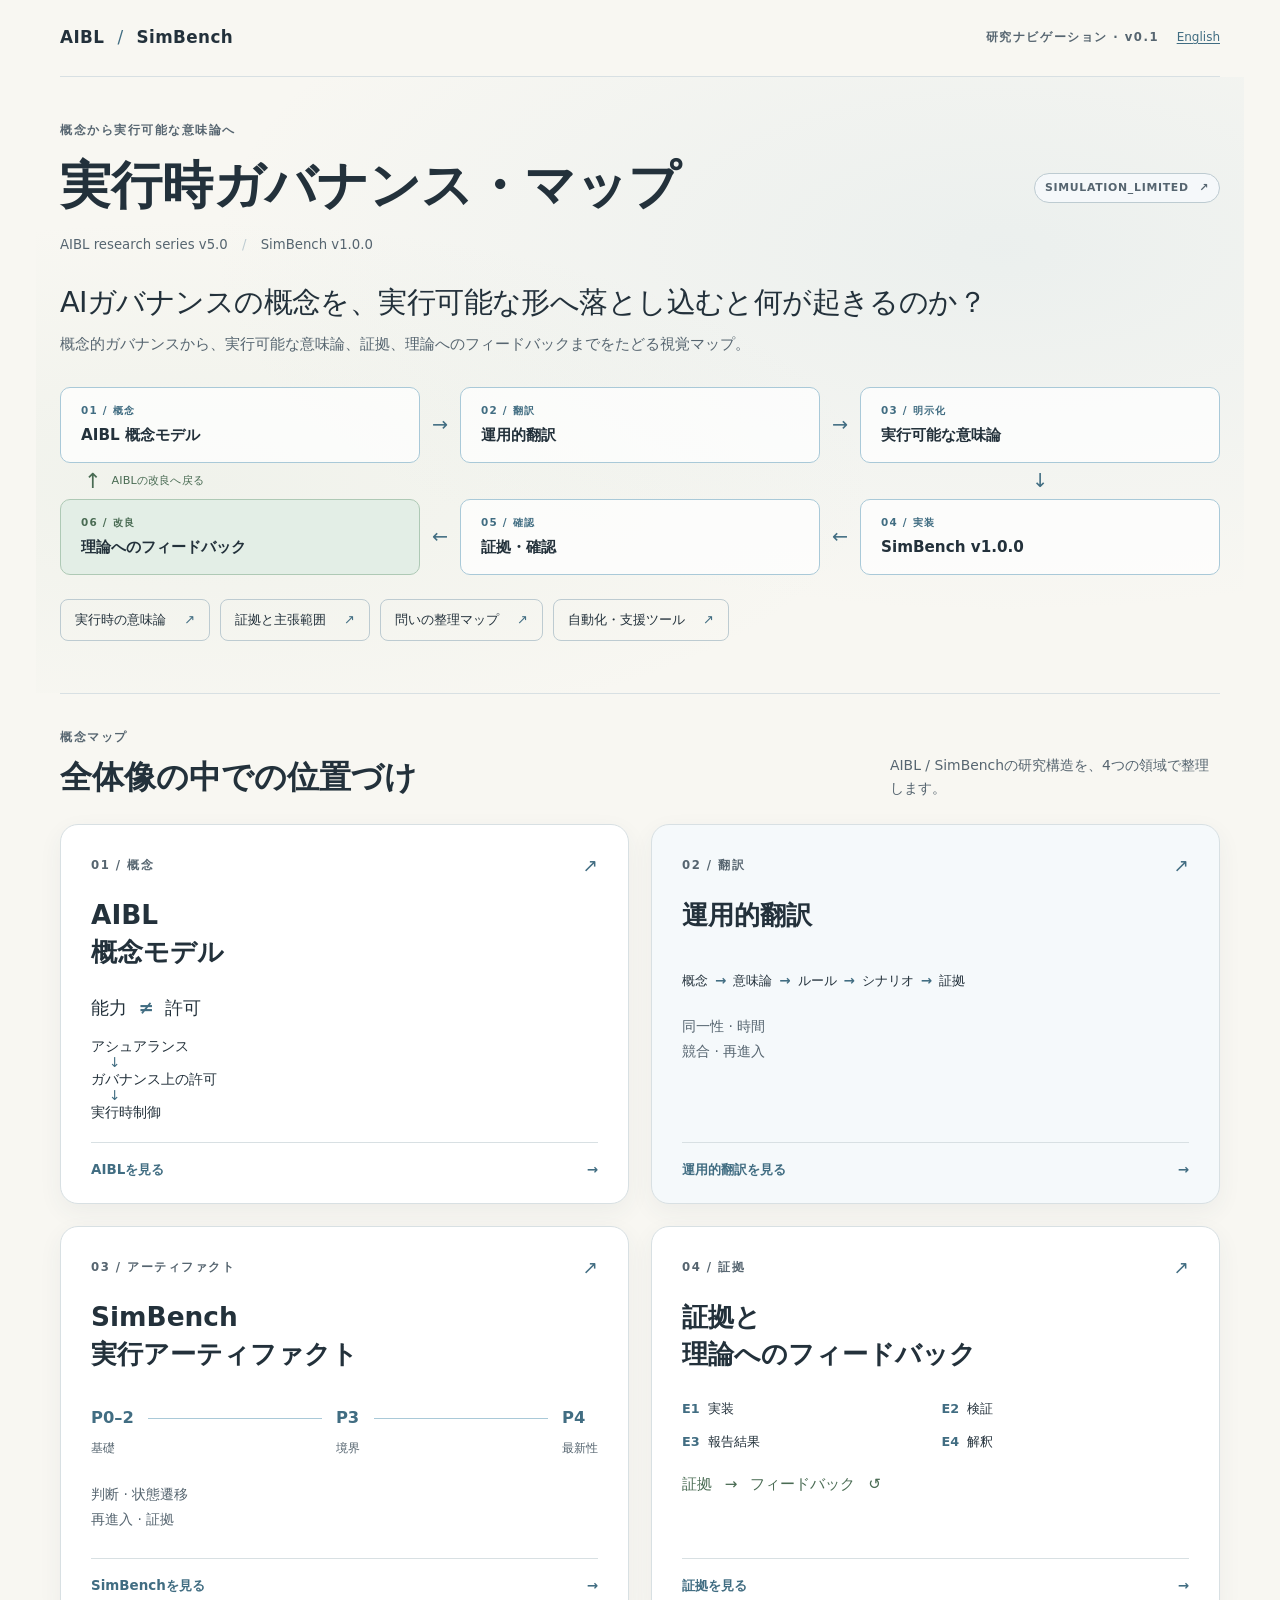
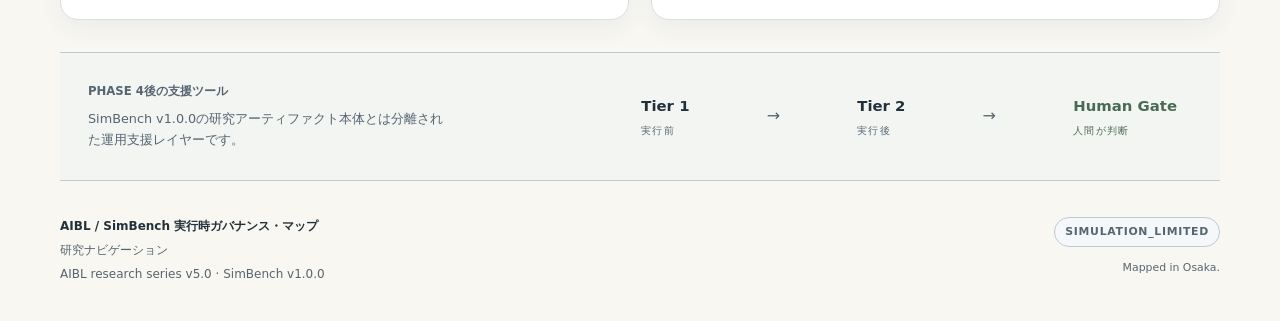
==== ja/index.html @ 4ac59de2 "feat: add Japanese companion for governance map" ====
<!doctype html>
<html lang="ja">
<head>
  <meta charset="utf-8">
  <meta name="viewport" content="width=device-width, initial-scale=1">
  <meta name="description" content="AIBLの概念的ガバナンスから、SimBenchの実行可能な意味論、証拠、理論へのフィードバックまでをたどる視覚マップ。">
  <title>AIBL / SimBench — 実行時ガバナンス・マップ</title>
  <link rel="stylesheet" href="../styles.css">
  <script src="content.js" defer></script>
  <script src="../app.js" defer></script>
</head>
<body>
  <div id="map-page">
    <a class="skip-link" href="#where">概念マップへ移動</a>
    <header class="masthead wrap">
      <a class="wordmark" href="#research-loop">AIBL <span>/</span> SimBench</a>
      <span class="masthead-note">研究ナビゲーション · v0.1 <a class="language-link" href="../index.html" lang="en" hreflang="en">English</a></span>
    </header>

    <main class="wrap">
      <section class="hero" aria-labelledby="page-title">
        <div class="hero-heading">
          <div>
            <p class="eyebrow">概念から実行可能な意味論へ</p>
            <h1 id="page-title">実行時ガバナンス・マップ</h1>
            <p class="versions">AIBL research series v5.0 <span aria-hidden="true">/</span> SimBench v1.0.0</p>
          </div>
          <button class="chip boundary-link" type="button" data-view="evidence" data-section="claim-boundary">SIMULATION_LIMITED <span aria-hidden="true">↗</span></button>
        </div>
        <p class="hero-question">AIガバナンスの概念を、実行可能な形へ落とし込むと何が起きるのか？</p>
        <p class="hero-description">概念的ガバナンスから、実行可能な意味論、証拠、理論へのフィードバックまでをたどる視覚マップ。</p>

        <div class="research-loop" id="research-loop" role="group" aria-label="研究ループ：AIBL概念モデル、運用的翻訳、実行可能な意味論、SimBench、証拠・確認、理論へのフィードバック、AIBLの改良へ戻る">
          <div class="loop-node node-concept">
            <button type="button" data-view="aibl" aria-describedby="tip-concept"><span class="node-index">01 / 概念</span><span>AIBL 概念モデル</span></button>
            <span class="tooltip" id="tip-concept" role="tooltip">現在の行動許可を、技術的能力とは区別して捉えます。</span>
          </div>
          <span class="loop-arrow arrow-one" aria-hidden="true">→</span>
          <div class="loop-node node-translation">
            <button type="button" data-view="translation" aria-describedby="tip-translation"><span class="node-index">02 / 翻訳</span><span>運用的翻訳</span></button>
            <span class="tooltip" id="tip-translation" role="tooltip">暗黙のガバナンス上の前提を、実行できるほど明示的な形へ落とし込みます。</span>
          </div>
          <span class="loop-arrow arrow-two" aria-hidden="true">→</span>
          <div class="loop-node node-semantics">
            <button type="button" data-view="translation" aria-describedby="tip-semantics"><span class="node-index">03 / 明示化</span><span>実行可能な意味論</span></button>
            <span class="tooltip" id="tip-semantics" role="tooltip">判断、同一性、時間、競合、再進入などに、実行可能な意味を与えます。</span>
          </div>
          <span class="loop-arrow arrow-down" aria-hidden="true">↓</span>
          <div class="loop-node node-simbench">
            <button type="button" data-view="simbench" aria-describedby="tip-simbench"><span class="node-index">04 / 実装</span><span>SimBench v1.0.0</span></button>
            <span class="tooltip" id="tip-simbench" role="tooltip">Phase 0–4を対象とする、範囲を限定した決定論的シミュレーション・アーティファクトです。</span>
          </div>
          <span class="loop-arrow arrow-three" aria-hidden="true">←</span>
          <div class="loop-node node-evidence">
            <button type="button" data-view="evidence" aria-describedby="tip-evidence"><span class="node-index">05 / 確認</span><span>証拠・確認</span></button>
            <span class="tooltip" id="tip-evidence" role="tooltip">実装、検証構造、報告結果、解釈を区別して確認します。</span>
          </div>
          <span class="loop-arrow arrow-four" aria-hidden="true">←</span>
          <div class="loop-node node-feedback">
            <button type="button" data-view="evidence" data-section="theory-feedback" aria-describedby="tip-feedback"><span class="node-index">06 / 改良</span><span>理論へのフィードバック</span></button>
            <span class="tooltip" id="tip-feedback" role="tooltip">明示化された前提と限定的な知見を、AIBLの改良へ戻します。</span>
          </div>
          <span class="loop-return" aria-hidden="true">↑ <span>AIBLの改良へ戻る</span></span>
        </div>

        <nav class="hero-nav" aria-label="研究ナビゲーション">
          <button type="button" data-view="translation">実行時の意味論 <span aria-hidden="true">↗</span></button>
          <button type="button" data-view="evidence">証拠と主張範囲 <span aria-hidden="true">↗</span></button>
          <button type="button" data-view="questions">問いの整理マップ <span aria-hidden="true">↗</span></button>
          <button type="button" data-view="automation">自動化・支援ツール <span aria-hidden="true">↗</span></button>
        </nav>
      </section>

      <section class="where-section" id="where" aria-labelledby="where-title" tabindex="-1">
        <div class="section-heading"><div><p class="eyebrow">概念マップ</p><h2 id="where-title">全体像の中での位置づけ</h2></div><p>AIBL / SimBenchの研究構造を、4つの領域で整理します。</p></div>
        <div class="card-grid">
          <button class="map-card" type="button" data-view="aibl" aria-label="AIBL概念モデルの詳細を開く">
            <span class="card-top"><span class="eyebrow">01 / 概念</span><span class="card-mark" aria-hidden="true">↗</span></span>
            <span class="card-title">AIBL<br>概念モデル</span>
            <span class="distinction">能力 <span>≠</span> 許可</span>
            <span class="mini-flow vertical"><span>アシュアランス</span><i aria-hidden="true">↓</i><span>ガバナンス上の許可</span><i aria-hidden="true">↓</i><span>実行時制御</span></span>
            <span class="explore">AIBLを見る <span aria-hidden="true">→</span></span>
          </button>
          <button class="map-card translation-card" type="button" data-view="translation" aria-label="運用的翻訳の詳細を開く">
            <span class="card-top"><span class="eyebrow">02 / 翻訳</span><span class="card-mark" aria-hidden="true">↗</span></span>
            <span class="card-title">運用的翻訳</span>
            <span class="translation-flow"><span>概念</span><i aria-hidden="true">→</i><span>意味論</span><i aria-hidden="true">→</i><span>ルール</span><i aria-hidden="true">→</i><span>シナリオ</span><i aria-hidden="true">→</i><span>証拠</span></span>
            <span class="card-labels">同一性 · 時間<br>競合 · 再進入</span>
            <span class="explore">運用的翻訳を見る <span aria-hidden="true">→</span></span>
          </button>
          <button class="map-card" type="button" data-view="simbench" aria-label="SimBench実行アーティファクトの詳細を開く">
            <span class="card-top"><span class="eyebrow">03 / アーティファクト</span><span class="card-mark" aria-hidden="true">↗</span></span>
            <span class="card-title">SimBench<br>実行アーティファクト</span>
            <span class="phase-preview"><span><b>P0–2</b><small>基礎</small></span><i aria-hidden="true"></i><span><b>P3</b><small>境界</small></span><i aria-hidden="true"></i><span><b>P4</b><small>最新性</small></span></span>
            <span class="card-labels">判断 · 状態遷移<br>再進入 · 証拠</span>
            <span class="explore">SimBenchを見る <span aria-hidden="true">→</span></span>
          </button>
          <button class="map-card evidence-card" type="button" data-view="evidence" aria-label="証拠と理論へのフィードバックの詳細を開く">
            <span class="card-top"><span class="eyebrow">04 / 証拠</span><span class="card-mark" aria-hidden="true">↗</span></span>
            <span class="card-title">証拠と<br>理論へのフィードバック</span>
            <span class="evidence-preview"><span><b>E1</b> 実装</span><span><b>E2</b> 検証</span><span><b>E3</b> 報告結果</span><span><b>E4</b> 解釈</span></span>
            <span class="feedback-caption">証拠 <span aria-hidden="true">→</span> フィードバック <span aria-hidden="true">↺</span></span>
            <span class="explore">証拠を見る <span aria-hidden="true">→</span></span>
          </button>
        </div>
      </section>

      <section class="tooling-strip" aria-labelledby="tooling-title">
        <div><h2 class="eyebrow" id="tooling-title">PHASE 4後の支援ツール</h2><p>SimBench v1.0.0の研究アーティファクト本体とは分離された運用支援レイヤーです。</p></div>
        <button type="button" class="tooling-control" data-view="automation" aria-label="自動化・支援ツールを開く。Tier 1は実行前、Tier 2は実行後、Human Gateは人間が判断する。"><span>Tier 1 <small>実行前</small></span><i aria-hidden="true">→</i><span>Tier 2 <small>実行後</small></span><i aria-hidden="true">→</i><span>Human Gate <small>人間が判断</small></span></button>
      </section>
    </main>

    <footer class="wrap footer"><div><strong>AIBL / SimBench 実行時ガバナンス・マップ</strong><p>研究ナビゲーション</p><p>AIBL research series v5.0 · SimBench v1.0.0</p></div><div><span class="chip">SIMULATION_LIMITED</span><p class="osaka">Mapped in Osaka.</p></div></footer>
    <noscript><p class="noscript">研究マップ自体はJavaScriptなしでも表示されます。詳細ビューを利用するにはJavaScriptを有効にしてください。</p></noscript>
  </div>

  <div id="detail-overlay" class="detail-overlay" hidden>
    <div class="backdrop" id="backdrop" aria-hidden="true"></div>
    <section id="detail-panel" class="detail-panel" role="dialog" aria-modal="true" aria-labelledby="detail-title" aria-describedby="detail-purpose" tabindex="-1">
      <div class="panel-toolbar"><button type="button" class="back-control" id="back-to-map">← マップへ戻る</button><div class="panel-actions"><button type="button" id="focus-control" aria-pressed="false">集中表示</button><button type="button" id="close-control" aria-label="詳細表示を閉じる">閉じる <span aria-hidden="true">×</span></button></div></div>
      <div class="detail-reading">
        <header class="detail-header"><div id="detail-chips" class="chips"></div><h2 id="detail-title" tabindex="-1"></h2><p id="detail-purpose"></p></header>
        <div id="detail-content"></div>
        <div class="detail-end"><button type="button" id="back-to-loop">研究ループへ戻る ↑</button></div>
      </div>
    </section>
  </div>
</body>
</html>
---- styles.css ----
:root {
  color-scheme: light;
  --bg: #f8f7f2;
  --surface: #fff;
  --surface-soft: #f5f8fa;
  --text: #23313b;
  --text-muted: #566570;
  --blue-1: #dceaf1;
  --blue-2: #a9c9d8;
  --blue-3: #416d82;
  --green-1: #e3eee6;
  --green-2: #aec9b5;
  --green-3: #496b53;
  --line: #d8e0e3;
  --line-strong: #bdcbd1;
  --radius-card: 18px;
  --radius-chip: 999px;
  --shadow-soft: 0 8px 24px rgb(50 70 80 / 6%);
  font-family: ui-sans-serif, system-ui, -apple-system, BlinkMacSystemFont, "Segoe UI", "Yu Gothic UI", "Yu Gothic", Meiryo, sans-serif;
  color: var(--text);
  background: var(--bg);
  line-height: 1.65;
}
* { box-sizing: border-box; }
body { margin: 0; }
button, a { -webkit-tap-highlight-color: transparent; }
button { font: inherit; color: inherit; cursor: pointer; }
button { border: 1px solid var(--line-strong); background: var(--surface); border-radius: 8px; }
button:hover { border-color: var(--blue-3); background-color: var(--surface-soft); }
button, a { transition: background-color 180ms ease, border-color 180ms ease; }
a { color: var(--blue-3); text-underline-offset: .2em; }
:focus-visible { outline: 3px solid var(--blue-3); outline-offset: 4px; }
[hidden] { display: none !important; }
h1, h2, h3, h4, p { margin: 0; }
h1, h2, h3, h4 { line-height: 1.25; }
h1 { font-size: clamp(2.1rem, 4vw, 3.45rem); font-weight: 620; letter-spacing: -.045em; }
h2 { font-size: clamp(1.6rem, 2.5vw, 2rem); font-weight: 620; letter-spacing: -.025em; }
h3 { font-size: 1.15rem; font-weight: 650; }
h4 { font-size: 1rem; }
i { font-style: normal; }
.wrap { width: min(1160px, calc(100% - 96px)); margin-inline: auto; }
.skip-link { position: fixed; top: 10px; left: 16px; z-index: 30; background: white; padding: 12px; transform: translateY(-160%); }
.skip-link:focus { transform: translateY(0); }
.masthead { display: flex; justify-content: space-between; align-items: center; padding-block: 24px; border-bottom: 1px solid var(--line); }
.wordmark { font-size: 1.05rem; font-weight: 650; letter-spacing: .025em; text-decoration: none; color: var(--text); }
.wordmark span { margin: 0 .4em; font-weight: 400; color: var(--blue-3); }
.masthead-note, .eyebrow { color: var(--text-muted); font-size: .73rem; font-weight: 650; letter-spacing: .13em; }
.hero { position: relative; padding-block: 44px 40px; isolation: isolate; }
.hero::before { content: ""; position: absolute; z-index: -1; inset: 0 -24px; background: radial-gradient(ellipse at 80% 28%, rgb(169 201 216 / 16%), transparent 58%), radial-gradient(ellipse at 13% 66%, rgb(174 201 181 / 11%), transparent 46%); pointer-events: none; }
.hero-heading { display: flex; justify-content: space-between; align-items: center; gap: 20px; }
.hero-heading .eyebrow { margin-bottom: 10px; }
.versions { font-size: .83rem; color: var(--text-muted); margin-top: 12px; }
.versions span { margin-inline: 10px; color: var(--line-strong); }
.chip { display: inline-block; padding: 5px 10px; border: 1px solid var(--line-strong); border-radius: var(--radius-chip); font-size: .68rem; letter-spacing: .065em; font-weight: 650; color: var(--text-muted); background: var(--surface-soft); }
.boundary-link { white-space: nowrap; }
.boundary-link span { margin-left: 6px; }
.hero-question { font-size: clamp(1.25rem, 2.3vw, 1.8rem); font-weight: 450; line-height: 1.4; letter-spacing: -.02em; margin-top: 26px; }
.hero-description { color: var(--text-muted); font-size: .94rem; margin-top: 10px; }
.research-loop { display: grid; grid-template-columns: minmax(0, 1fr) 40px minmax(0, 1fr) 40px minmax(0, 1fr); grid-template-rows: auto 36px auto; margin-top: 30px; scroll-margin-top: 20px; }
.loop-node { position: relative; min-width: 0; }
.loop-node button { padding: 14px 20px; width: 100%; height: 100%; text-align: left; border-color: var(--blue-2); border-radius: 10px; background: rgb(255 255 255 / 74%); display: flex; flex-direction: column; gap: 4px; font-size: .95rem; font-weight: 600; }
.loop-node button:hover { background: var(--blue-1); }
.node-index { display: block; color: var(--blue-3); font-size: .65rem; letter-spacing: .12em; font-weight: 650; }
.node-concept { grid-area: 1 / 1; }
.arrow-one { grid-area: 1 / 2; }
.node-translation { grid-area: 1 / 3; }
.arrow-two { grid-area: 1 / 4; }
.node-semantics { grid-area: 1 / 5; }
.arrow-down { grid-area: 2 / 5; }
.node-simbench { grid-area: 3 / 5; }
.arrow-three { grid-area: 3 / 4; }
.node-evidence { grid-area: 3 / 3; }
.arrow-four { grid-area: 3 / 2; }
.node-feedback { grid-area: 3 / 1; }
.node-feedback button { border-color: var(--green-2); background: var(--green-1); }
.node-feedback .node-index { color: var(--green-3); }
.loop-arrow { align-self: center; justify-self: center; font-size: 1.2rem; font-weight: 500; color: var(--blue-3); }
.loop-return { grid-area: 2 / 1 / 3 / 4; display: flex; align-items: center; gap: 10px; padding-left: 24px; color: var(--green-3); font-size: 1.3rem; font-weight: 500; }
.loop-return span { font-size: .7rem; font-weight: 400; letter-spacing: .015em; }
.tooltip { position: absolute; z-index: 3; width: max-content; max-width: min(280px, 85vw); bottom: calc(100% + 10px); left: 0; padding: 10px 13px; background: var(--text); color: #fff; font-size: .8rem; line-height: 1.5; border-radius: 7px; box-shadow: var(--shadow-soft); visibility: hidden; opacity: 0; transition: opacity 150ms; pointer-events: none; }
.tooltip::after { content: ""; position: absolute; bottom: -12px; left: 0; width: 100%; height: 12px; }
.node-semantics .tooltip, .node-simbench .tooltip { left: auto; right: 0; }
.loop-node:hover .tooltip, .loop-node:focus-within .tooltip { visibility: visible; opacity: 1; pointer-events: auto; }
.tooltips-dismissed .tooltip { visibility: hidden !important; opacity: 0 !important; }
.hero-nav { display: flex; flex-wrap: wrap; gap: 10px; margin-top: 24px; }
.hero-nav button { padding: 9px 14px; font-size: .81rem; background: transparent; }
.hero-nav button span { color: var(--blue-3); margin-left: 14px; }
.where-section { padding-block: 34px 0; border-top: 1px solid var(--line); scroll-margin-top: 24px; }
.section-heading { display: flex; justify-content: space-between; align-items: end; gap: 24px; margin-bottom: 24px; }
.section-heading .eyebrow { margin-bottom: 8px; }
.section-heading > p { color: var(--text-muted); font-size: .87rem; max-width: 330px; }
.card-grid { display: grid; grid-template-columns: repeat(2, minmax(0, 1fr)); gap: 22px; }
.map-card { position: relative; display: flex; flex-direction: column; align-items: stretch; text-align: left; padding: 26px 30px 22px; min-height: 375px; border-radius: var(--radius-card); border: 1px solid var(--line); background: var(--surface); box-shadow: var(--shadow-soft); }
.map-card:hover, .map-card.is-selected { border-color: var(--blue-3); background: #f7fafc; }
.card-top { display: flex; align-items: center; justify-content: space-between; margin-bottom: 16px; }
.card-mark { color: var(--blue-3); font-size: 1.15rem; }
.card-title { font-size: 1.65rem; font-weight: 610; line-height: 1.22; letter-spacing: -.035em; }
.distinction { font-size: 1.15rem; font-weight: 550; margin-top: 22px; }
.distinction > span { color: var(--blue-3); padding-inline: 5px; }
.mini-flow { display: flex; font-size: .85rem; }
.vertical { flex-direction: column; align-items: flex-start; margin-block: 14px 20px; line-height: 1.4; }
.vertical i { padding-left: 18px; color: var(--blue-3); line-height: 1; }
.explore { display: flex; align-items: center; justify-content: space-between; color: var(--blue-3); font-size: .84rem; font-weight: 600; padding-top: 16px; margin-top: auto; border-top: 1px solid var(--line); }
.translation-card { background: #f5f9fb; }
.translation-flow { display: flex; flex-wrap: wrap; gap: 7px; align-items: center; margin-block: 36px 22px; font-size: .84rem; font-weight: 550; }
.translation-flow i { color: var(--blue-3); }
.card-labels { color: var(--text-muted); font-size: .87rem; line-height: 1.8; margin-bottom: 26px; }
.phase-preview { display: flex; align-items: flex-start; margin-block: 32px 24px; }
.phase-preview > span { display: flex; flex-direction: column; gap: 6px; }
.phase-preview b { color: var(--blue-3); font-size: 1.02rem; font-weight: 650; }
.phase-preview small { color: var(--text-muted); font-size: .76rem; }
.phase-preview i { flex: 1; min-width: 10px; height: 1px; background: var(--blue-2); margin: 13px 14px 0; }
.evidence-preview { display: grid; grid-template-columns: repeat(2, minmax(0, 1fr)); gap: 12px; margin-block: 25px 20px; font-size: .8rem; }
.evidence-preview > span { display: flex; align-items: baseline; gap: 8px; }
.evidence-preview b { color: var(--blue-3); font-weight: 650; }
.feedback-caption { font-size: .95rem; color: var(--green-3); margin-bottom: 24px; }
.feedback-caption span { margin-inline: 8px; }
.tooling-strip { display: grid; grid-template-columns: 1fr 1.1fr; gap: 24px; align-items: center; padding: 26px 28px; margin-top: 32px; border-block: 1px solid var(--line-strong); background: rgb(220 234 241 / 18%); }
.tooling-strip p { font-size: .8rem; color: var(--text-muted); margin-top: 9px; max-width: 360px; }
.tooling-control { display: flex; justify-content: space-between; align-items: center; gap: 10px; padding: 14px; background: transparent; border-color: transparent; text-align: left; }
.tooling-control > span { font-size: .93rem; font-weight: 550; }
.tooling-control small { display: block; font-size: .62rem; letter-spacing: .12em; color: var(--text-muted); margin-top: 4px; }
.tooling-control > span:last-child small, .tooling-control > span:last-child { color: var(--green-3); }
.tooling-control i { color: var(--text-muted); }
.footer { display: flex; justify-content: space-between; gap: 24px; padding-block: 36px; color: var(--text-muted); font-size: .75rem; }
.footer strong { font-weight: 600; color: var(--text); }
.footer p { margin-top: 4px; }
.footer > div:last-child { text-align: right; }
.footer .osaka { font-size: .68rem; margin-top: 12px; }
.noscript { margin: 24px; padding: 20px; border: 1px solid var(--line); }

/* A single modal panel keeps the map visible while giving keyboard users a bounded context. */
body.detail-open { overflow: hidden; }
.detail-overlay { position: fixed; inset: 0; z-index: 20; }
.backdrop { position: absolute; inset: 0; background: rgb(35 49 59 / 9%); }
.detail-panel { position: absolute; top: 0; right: 0; bottom: 0; width: max(420px, 42%); max-width: 100%; overflow-y: auto; overscroll-behavior: contain; background: var(--bg); border-left: 1px solid var(--line-strong); box-shadow: -12px 0 40px rgb(35 49 59 / 8%); animation: drawer-in 200ms ease both; }
@keyframes drawer-in { from { transform: translateX(28px); opacity: 0; } to { transform: translateX(0); opacity: 1; } }
.panel-toolbar { position: sticky; top: 0; z-index: 2; display: flex; justify-content: space-between; gap: 12px; align-items: center; padding: 17px 24px; background: var(--bg); border-bottom: 1px solid var(--line); }
.panel-toolbar button { padding: 7px 11px; font-size: .8rem; background: transparent; }
.panel-actions { display: flex; gap: 8px; margin-left: auto; }
.back-control { display: none; }
.detail-reading { padding: 30px 32px 40px; max-width: 900px; margin-inline: auto; overflow-wrap: anywhere; }
.detail-header { padding-bottom: 25px; border-bottom: 1px solid var(--line-strong); }
.chips { display: flex; gap: 6px; flex-wrap: wrap; margin-bottom: 20px; }
.chips .chip { font-size: .6rem; }
.detail-header h2 { font-size: clamp(1.8rem, 3vw, 2.3rem); margin-bottom: 13px; }
.detail-header p { color: var(--text-muted); font-size: .92rem; }
.detail-section { margin-top: 28px; scroll-margin-top: 100px; }
.detail-section > h3 { margin-bottom: 14px; }
.detail-section > p + p { margin-top: 12px; }
.detail-section p, .detail-section li { font-size: .91rem; }
.detail-section ul { padding-left: 20px; margin-block: 10px 0; }
.detail-section li + li { margin-top: 7px; }
.lead-question, .quote { padding: 20px; background: var(--blue-1); border-left: 3px solid var(--blue-3); border-radius: 0 10px 10px 0; font-size: 1.12rem !important; font-weight: 550; line-height: 1.5; }
.quote { background: var(--green-1); border-left-color: var(--green-3); }
.concept-distinction { font-size: 1.6rem !important; font-weight: 600; letter-spacing: -.02em; }
.flow-list { list-style: none; padding: 0 !important; margin: 0 !important; }
.flow-list li { position: relative; padding: 10px 14px; background: var(--surface); border: 1px solid var(--line); border-radius: 7px; font-size: .87rem; }
.flow-list li + li { margin-top: 24px; }
.flow-list li + li::before { content: "↓"; position: absolute; top: -24px; left: 20px; color: var(--blue-3); }
.flow-list .return-step { border-color: var(--green-2); color: var(--green-3); background: var(--green-1); }
.label-list { display: flex; flex-wrap: wrap; gap: 8px; list-style: none; padding: 0 !important; margin: 0 !important; }
.label-list li { padding: 6px 10px; background: var(--surface-soft); border: 1px solid var(--line); border-radius: 7px; margin: 0 !important; font-size: .8rem; }
.selector-buttons { display: grid; grid-template-columns: 1fr; gap: 7px; margin-bottom: 15px; }
.selector-buttons button { display: flex; align-items: baseline; gap: 10px; padding: 10px 12px; text-align: left; font-size: .83rem; line-height: 1.45; }
.selector-buttons button span { color: var(--blue-3); font-size: .72rem; font-weight: 650; min-width: 1.5em; }
.selector-buttons button[aria-pressed="true"] { border-color: var(--blue-3); background: var(--blue-1); box-shadow: inset 3px 0 var(--blue-3); }
.choice-detail { background: var(--surface); border: 1px solid var(--line); border-radius: 10px; padding: 18px; }
.choice-detail h4 { margin-bottom: 12px; }
.choice-detail p + p { margin-top: 10px; }
.choice-detail .flow-list { margin-block: 15px !important; }
.choice-detail pre { font: .8rem/1.8 ui-monospace, Consolas, monospace; white-space: pre-wrap; overflow-wrap: anywhere; padding: 12px; background: var(--surface-soft); border-radius: 6px; }
.choice-detail .note { margin-top: 14px; color: var(--text-muted); font-size: .83rem; }
.status-list { display: grid; grid-template-columns: auto 1fr; gap: 9px 16px; font-size: .83rem; padding: 18px; margin: 0; background: var(--surface); border: 1px solid var(--line); border-radius: 10px; }
.status-list dt { color: var(--text-muted); }
.status-list dd { margin: 0; font-weight: 550; }
.evidence-grid { display: grid; grid-template-columns: repeat(2, minmax(0, 1fr)); gap: 12px; margin-top: 16px; }
.evidence-item { padding: 16px; border: 1px solid var(--line); border-radius: 10px; background: var(--surface); }
.evidence-item .evidence-code { color: var(--blue-3); font-size: .85rem; font-weight: 650; display: block; margin-bottom: 10px; }
.evidence-item h4 { font-size: .91rem; line-height: 1.4; }
.evidence-item ul { padding-left: 16px; }
.evidence-item li { font-size: .8rem; }
.evidence-item .note { font-size: .74rem; color: var(--text-muted); margin-top: 12px; }
.boundary-intro { margin-bottom: 16px; }
.boundary-grid { display: grid; grid-template-columns: repeat(2, minmax(0, 1fr)); gap: 14px; }
.boundary-column { padding: 15px; border: 1px solid var(--line); border-radius: 10px; }
.boundary-column:first-child { background: var(--green-1); }
.boundary-column h4 { font-size: .87rem; }
.boundary-column li { font-size: .8rem; }
.related-control, .detail-end button { padding: 10px 14px; font-size: .85rem; color: var(--blue-3); text-align: left; }
.detail-end { margin-top: 32px; padding-top: 22px; border-top: 1px solid var(--line); }
.question-list { display: grid; gap: 12px; }
.question-item { border-left: 2px solid var(--blue-2); padding: 8px 0 8px 16px; }
.question-item h4 { font-size: .69rem; letter-spacing: .07em; color: var(--blue-3); margin-bottom: 8px; }
.question-item p { font-size: 1rem; }
.focus-mode .detail-panel { width: 100%; border: 0; animation: none; }
.focus-mode .panel-toolbar { padding-inline: max(24px, calc((100% - 836px) / 2)); }
.focus-mode .detail-reading { width: 100%; }
.focus-mode .back-control { display: inline-block; }
.focus-mode .selector-buttons { grid-template-columns: repeat(2, minmax(0, 1fr)); }
.focus-mode .detail-header h2 { font-size: 2.4rem; }

@media screen and (min-width: 720px) {
  .hero { padding-bottom: 52px; }
}
@media (min-width: 720px) and (max-width: 1099px) {
  .wrap { width: calc(100% - 56px); }
  .detail-panel { width: max(420px, 58%); }
  .hero-heading { align-items: flex-start; }
  .hero-heading .boundary-link { margin-top: 29px; font-size: .59rem; }
  .map-card { padding: 22px; }
  .evidence-preview { grid-template-columns: 1fr; gap: 5px; }
  .tooling-strip { grid-template-columns: 1fr; gap: 12px; }
  .tooling-strip p { max-width: none; }
  .tooling-control { max-width: 560px; width: 100%; }
  .loop-node button { padding-inline: 12px; font-size: .85rem; }
  .research-loop { grid-template-columns: minmax(0, 1fr) 28px minmax(0, 1fr) 28px minmax(0, 1fr); }
}
@media (max-width: 719px) {
  .wrap { width: calc(100% - 36px); }
  .masthead { padding-block: 18px; }
  .masthead-note { font-size: .55rem; letter-spacing: .04em; max-width: 110px; text-align: right; }
  .hero { padding-block: 30px; }
  .hero::before { inset-inline: 0; }
  .hero-heading { display: block; }
  .hero-heading .boundary-link { margin-top: 18px; }
  .hero-question { margin-top: 22px; }
  .desktop-break { display: none; }
  .versions { font-size: .76rem; }
  .versions span { margin-inline: 5px; }
  .research-loop { position: relative; display: flex; flex-direction: column; gap: 0; padding-left: 20px; margin-top: 25px; }
  .research-loop::before { content: ""; position: absolute; left: 0; top: 30px; bottom: 16px; width: 15px; border: solid var(--green-2); border-width: 1.25px 0 1.25px 1.25px; border-radius: 10px 0 0 10px; }
  .research-loop::after { content: "↑"; position: absolute; top: 6px; left: -6px; color: var(--green-3); background: var(--bg); font-weight: 500; }
  .loop-node button { padding: 11px 16px; gap: 1px; font-size: .95rem; }
  .loop-arrow { height: 25px; font-size: 0; line-height: 25px; }
  .loop-arrow::after { content: "↓"; font-size: 1rem; }
  .loop-return { padding-left: 6px; margin-top: 8px; gap: 8px; font-size: 1rem; }
  .loop-return span { font-size: .73rem; }
  .hero-nav { display: grid; grid-template-columns: 1fr; gap: 8px; }
  .hero-nav button { display: flex; justify-content: space-between; font-size: .86rem; }
  .section-heading { display: block; }
  .section-heading > p { margin-top: 12px; max-width: none; }
  .card-grid { grid-template-columns: 1fr; gap: 16px; }
  .map-card { padding: 24px; min-height: 365px; }
  .card-title { font-size: 1.65rem; }
  .evidence-preview { font-size: .75rem; gap: 12px 8px; }
  .phase-preview i { min-width: 6px; margin-inline: 6px; }
  .tooling-strip { grid-template-columns: 1fr; padding: 22px 12px; gap: 12px; }
  .tooling-control { padding-inline: 4px; gap: 6px; }
  .tooling-control > span { font-size: .83rem; }
  .footer { flex-direction: column; gap: 20px; }
  .footer > div:last-child { text-align: left; }
  .detail-panel { width: 100%; border: 0; }
  .back-control { display: inline-block; }
  .panel-toolbar { padding: 12px 14px; gap: 6px; }
  .panel-toolbar button { font-size: .75rem; padding: 8px; }
  .panel-actions { gap: 5px; }
  .detail-reading { padding: 24px 20px 32px; }
  .focus-mode .detail-header h2 { font-size: 1.8rem; }
  .focus-mode .panel-toolbar { padding-inline: 14px; }
  .focus-mode .selector-buttons { grid-template-columns: 1fr; }
  .evidence-grid, .boundary-grid { grid-template-columns: 1fr; }
}
@media (prefers-reduced-motion: reduce) {
  *, *::before, *::after { animation: none !important; transition: none !important; scroll-behavior: auto !important; }
}
@media print {
  :root { background: white; color: #23313b; font-size: 10pt; }
  body.detail-open { overflow: visible; }
  body.detail-open #map-page { display: none; }
  .detail-overlay, .detail-panel { position: static; width: 100%; max-width: none; height: auto; overflow: visible; background: white; border: 0; box-shadow: none; animation: none; }
  .detail-reading { max-width: 850px; padding: 0; }
  .backdrop, .panel-toolbar, .detail-end, .selector-buttons, .related-section, .hero-nav, .tooltip, .skip-link { display: none !important; }
  .choice-detail[hidden] { display: block !important; }
  .choice-detail { margin-top: 16px; }
  .detail-section, .choice-detail, .evidence-item, .boundary-column, .map-card { break-inside: avoid; }
  .detail-section:has(.selector-buttons) { break-inside: auto; }
  .wrap { width: 100%; }
  .hero { padding-top: 15px; }
  .map-card { min-height: 320px; }
  .hero::before { display: none; }
  .detail-header { margin-bottom: 22px; }
  .evidence-grid, .boundary-grid { grid-template-columns: repeat(2, minmax(0, 1fr)); }
  .flow-list li { padding-block: 5px; }
  .flow-list li + li { margin-top: 18px; }
  .flow-list li + li::before { top: -20px; }
}

/* Explicit language navigation; English map styles above remain unchanged. */
.language-link { display: inline-block; margin-inline-start: 12px; font-size: .75rem; font-weight: 500; letter-spacing: normal; white-space: nowrap; }

/* Japanese companion: allow text to grow naturally without changing shared geometry. */
html[lang="ja"] { font-family: ui-sans-serif, system-ui, -apple-system, BlinkMacSystemFont, "Segoe UI", "Yu Gothic UI", "Yu Gothic", "Hiragino Kaku Gothic ProN", Meiryo, sans-serif; word-break: normal; }
html[lang="ja"] .hero-heading > div { min-width: 0; }
html[lang="ja"] h1, html[lang="ja"] h2, html[lang="ja"] .card-title { line-height: 1.4; letter-spacing: normal; }
html[lang="ja"] .detail-reading { overflow-wrap: normal; }
html[lang="ja"] .chip, html[lang="ja"] .label-list li { max-width: 100%; overflow-wrap: anywhere; }
html[lang="ja"] .status-list { grid-template-columns: minmax(0, .9fr) minmax(0, 1.1fr); }
html[lang="ja"] .status-list dd { overflow-wrap: anywhere; }
html[lang="ja"] .concept-distinction { white-space: pre-line; overflow-wrap: anywhere; }
html[lang="ja"] .selector-buttons button { overflow-wrap: anywhere; }
html[lang="ja"] .panel-toolbar { flex-wrap: wrap; }
html[lang="ja"] .panel-toolbar button { white-space: nowrap; }
@media (max-width: 719px) {
  html[lang="ja"] .detail-section { scroll-margin-top: 132px; }
}
@media print {
  .language-link { display: none; }
}
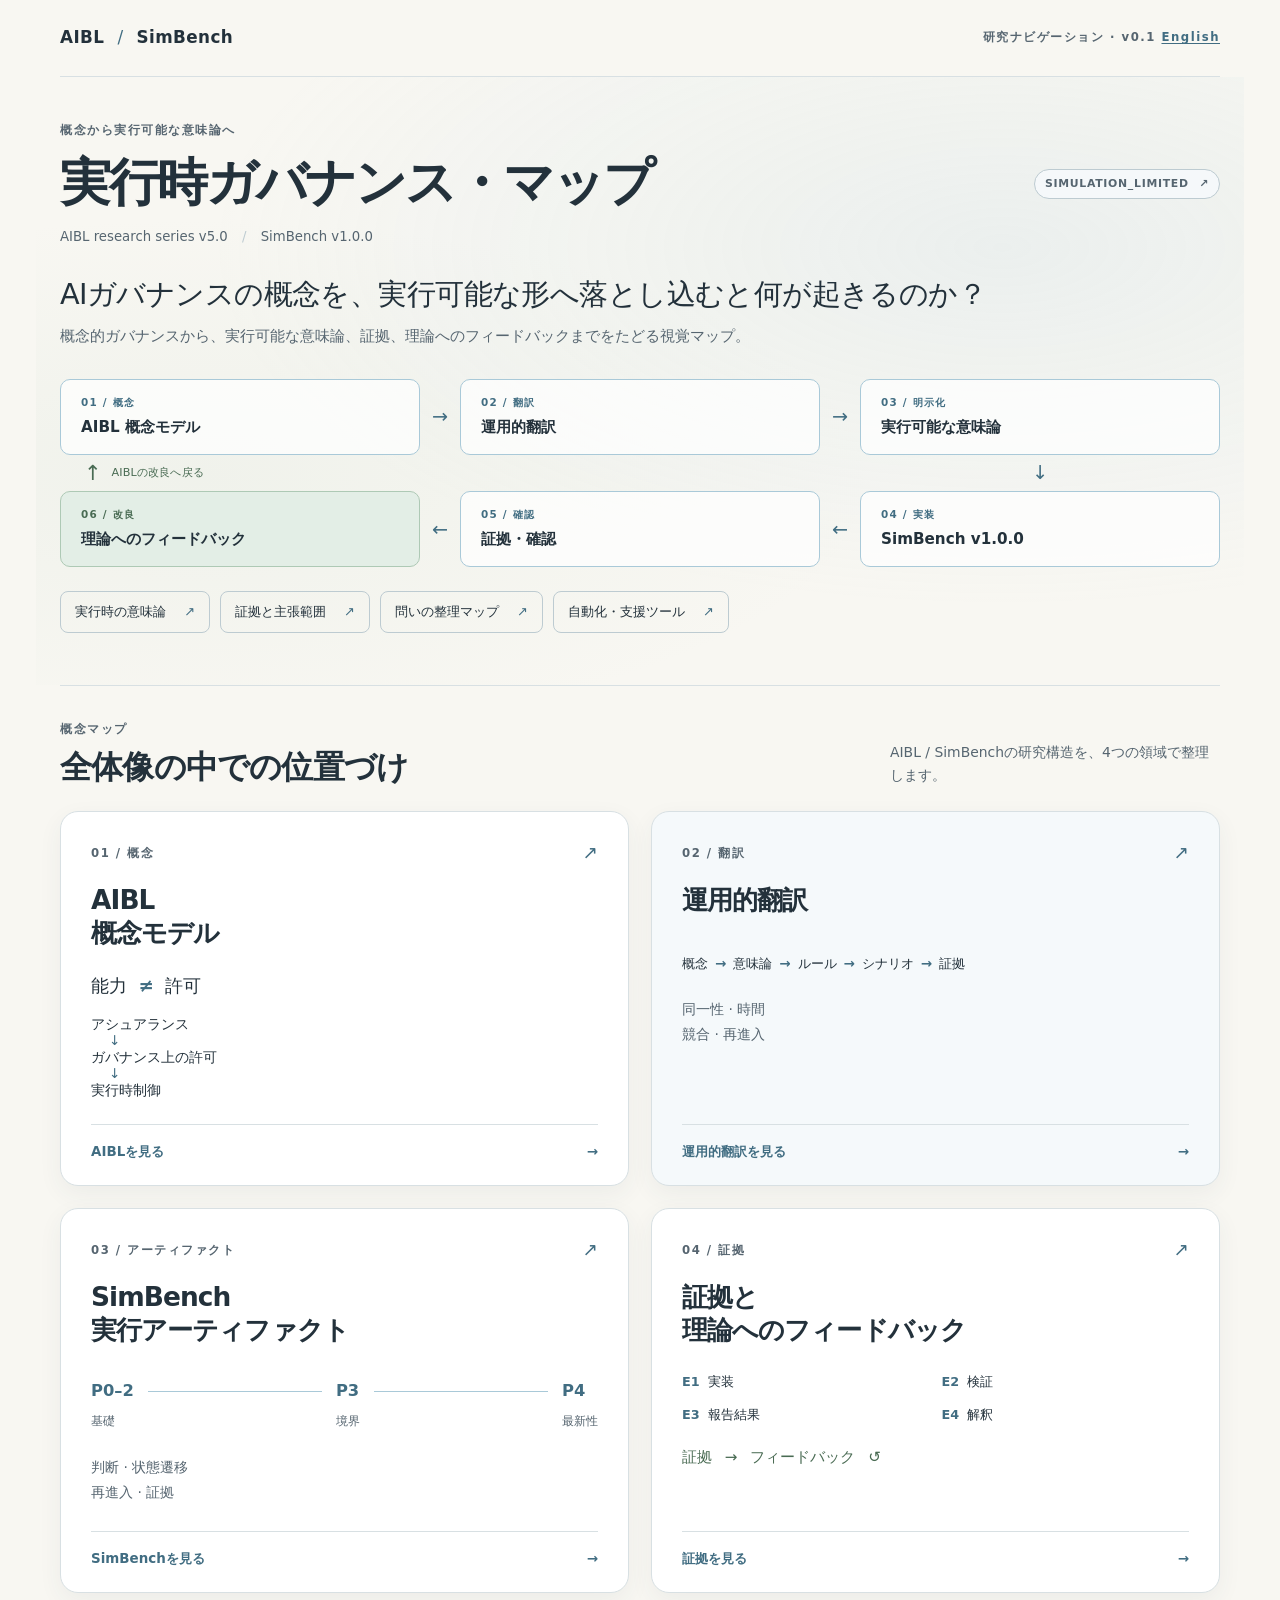
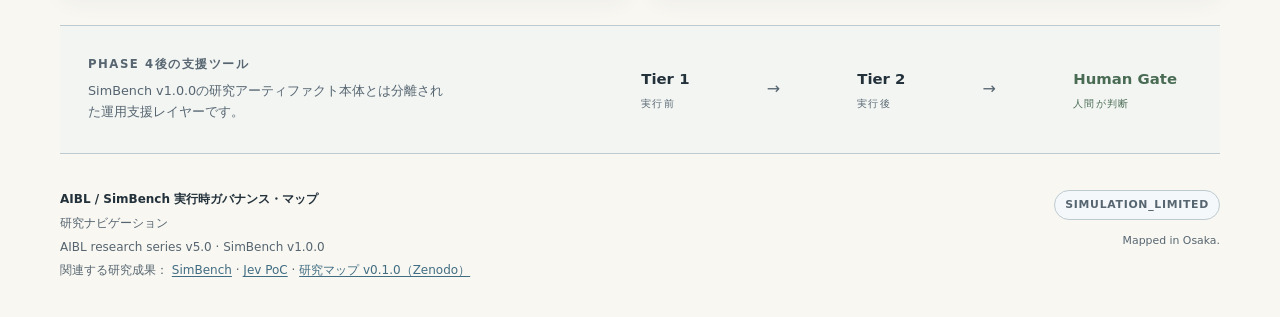
==== commit 387ada3e: "Update footer with related research links Added related research links to the footer section." ====
--- a/ja/index.html
+++ b/ja/index.html
@@ -111,7 +111,16 @@
       </section>
     </main>
 
-    <footer class="wrap footer"><div><strong>AIBL / SimBench 実行時ガバナンス・マップ</strong><p>研究ナビゲーション</p><p>AIBL research series v5.0 · SimBench v1.0.0</p></div><div><span class="chip">SIMULATION_LIMITED</span><p class="osaka">Mapped in Osaka.</p></div></footer>
+    <footer class="wrap footer"><div><strong>AIBL / SimBench 実行時ガバナンス・マップ</strong><p>研究ナビゲーション</p><p>AIBL research series v5.0 · SimBench v1.0.0</p>
+      <p>関連する研究成果：
+        <a href="https://github.com/PolicyPhantom/aibl-physical-ai-runtime-governance-simbench">SimBench</a> ·
+        <a href="https://github.com/PolicyPhantom/jev-runtime-governance-poc">Jev PoC</a> ·
+        <a href="https://doi.org/10.5281/zenodo.24106834">研究マップ v0.1.0（Zenodo）</a>
+      </p>
+    </div>
+      <div><span class="chip">SIMULATION_LIMITED</span><p class="osaka">Mapped in Osaka.</p>
+      </div>
+    </footer>
     <noscript><p class="noscript">研究マップ自体はJavaScriptなしでも表示されます。詳細ビューを利用するにはJavaScriptを有効にしてください。</p></noscript>
   </div>
 
--- a/styles.css
+++ b/styles.css
@@ -285,25 +285,3 @@
   .flow-list li + li { margin-top: 18px; }
   .flow-list li + li::before { top: -20px; }
 }
-
-/* Explicit language navigation; English map styles above remain unchanged. */
-.language-link { display: inline-block; margin-inline-start: 12px; font-size: .75rem; font-weight: 500; letter-spacing: normal; white-space: nowrap; }
-
-/* Japanese companion: allow text to grow naturally without changing shared geometry. */
-html[lang="ja"] { font-family: ui-sans-serif, system-ui, -apple-system, BlinkMacSystemFont, "Segoe UI", "Yu Gothic UI", "Yu Gothic", "Hiragino Kaku Gothic ProN", Meiryo, sans-serif; word-break: normal; }
-html[lang="ja"] .hero-heading > div { min-width: 0; }
-html[lang="ja"] h1, html[lang="ja"] h2, html[lang="ja"] .card-title { line-height: 1.4; letter-spacing: normal; }
-html[lang="ja"] .detail-reading { overflow-wrap: normal; }
-html[lang="ja"] .chip, html[lang="ja"] .label-list li { max-width: 100%; overflow-wrap: anywhere; }
-html[lang="ja"] .status-list { grid-template-columns: minmax(0, .9fr) minmax(0, 1.1fr); }
-html[lang="ja"] .status-list dd { overflow-wrap: anywhere; }
-html[lang="ja"] .concept-distinction { white-space: pre-line; overflow-wrap: anywhere; }
-html[lang="ja"] .selector-buttons button { overflow-wrap: anywhere; }
-html[lang="ja"] .panel-toolbar { flex-wrap: wrap; }
-html[lang="ja"] .panel-toolbar button { white-space: nowrap; }
-@media (max-width: 719px) {
-  html[lang="ja"] .detail-section { scroll-margin-top: 132px; }
-}
-@media print {
-  .language-link { display: none; }
-}
